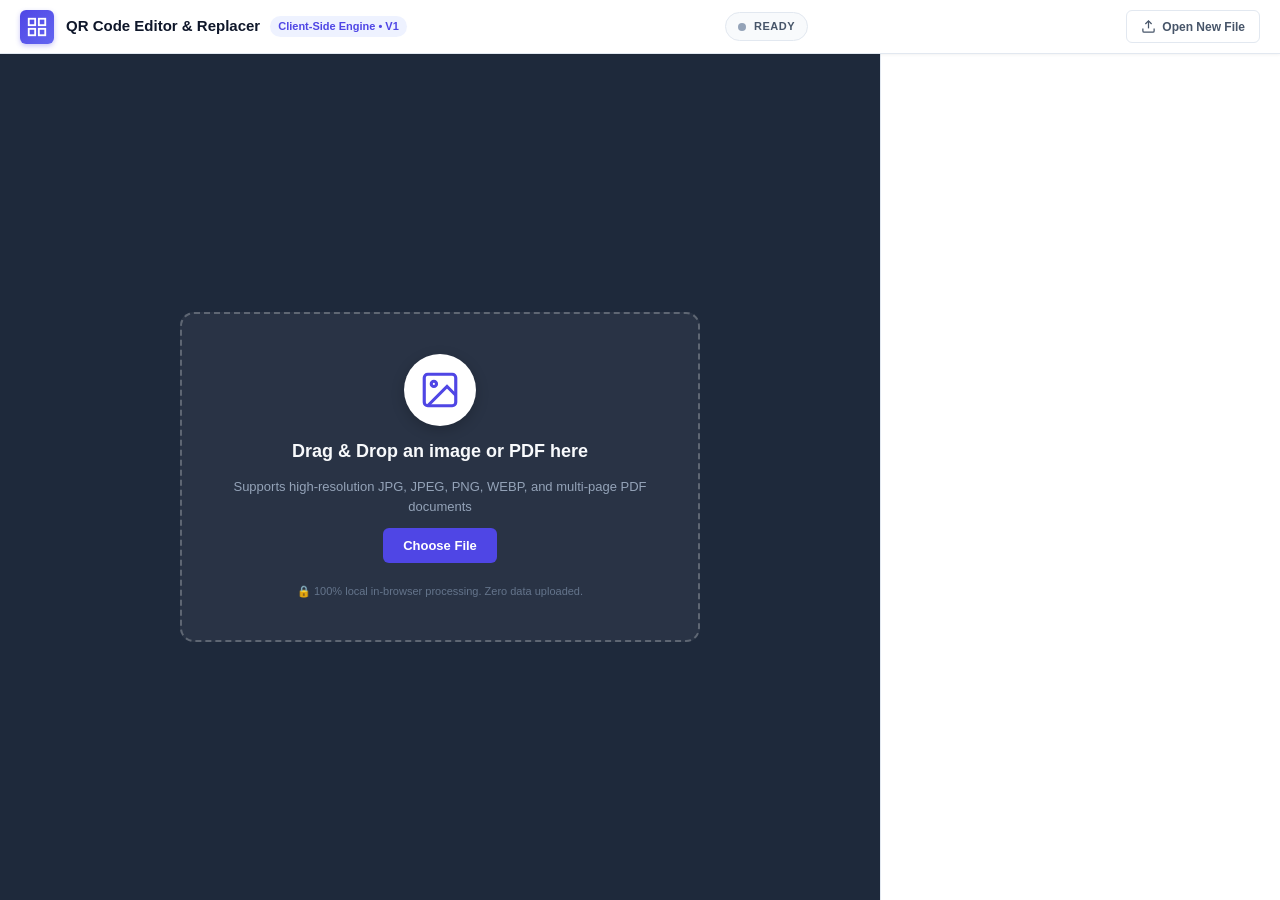
==== index.html @ 46c5cbaa "Initial commit: QR Code Scanner, Editor, Generator & Replacer (Images & PDFs)" ====
<!DOCTYPE html>
<html lang="en">
<head>
  <meta charset="UTF-8">
  <meta name="viewport" content="width=device-width, initial-scale=1.0">
  <meta http-equiv="refresh" content="0; url=editor.html">
  <title>QR Code Editor & Replacer</title>
  <script>
    window.location.replace("editor.html");
  </script>
</head>
<body style="font-family: sans-serif; display: flex; align-items: center; justify-content: center; height: 100vh; margin: 0; background: #0f172a; color: #cbd5e1;">
  <p>Loading <a href="editor.html" style="color: #6366f1; text-decoration: underline;">QR Code Editor & Replacer Workspace</a>...</p>
</body>
</html>
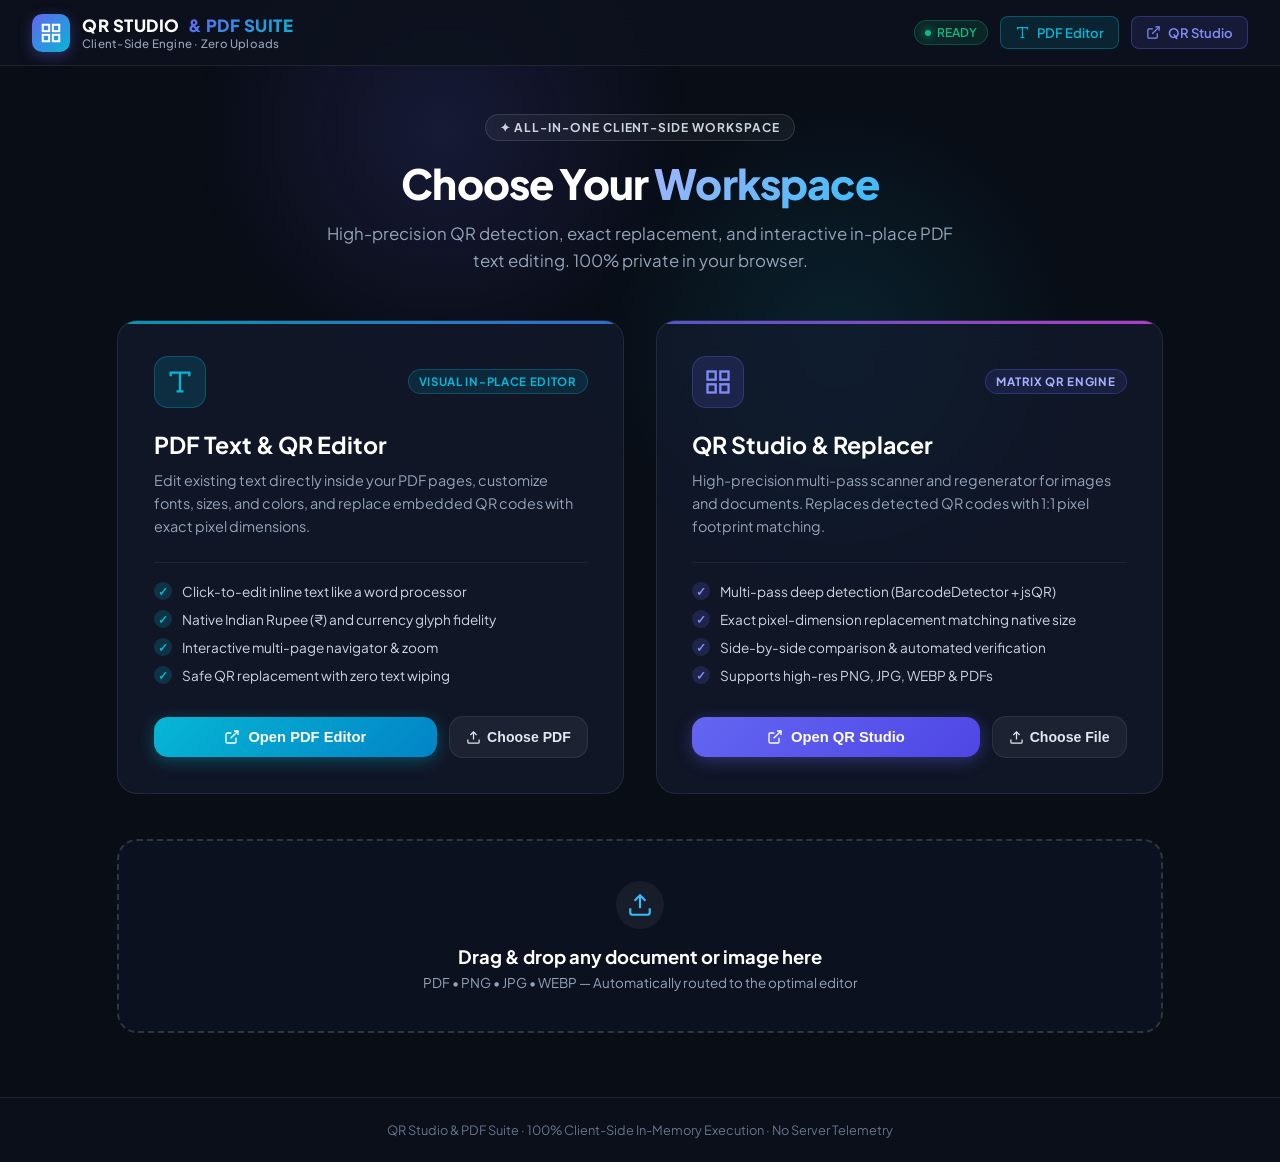
==== commit ddc3092a: "feat: add Sejda-style in-place PDF editor, zero-margin QR verification fix, and viewport fit stabili" ====
--- a/index.html
+++ b/index.html
@@ -3,13 +3,1079 @@
 <head>
   <meta charset="UTF-8">
   <meta name="viewport" content="width=device-width, initial-scale=1.0">
-  <meta http-equiv="refresh" content="0; url=editor.html">
-  <title>QR Code Editor & Replacer</title>
+  <title>QR Studio &amp; PDF Suite — Workspace Hub</title>
+  <link rel="preconnect" href="https://fonts.googleapis.com">
+  <link rel="preconnect" href="https://fonts.gstatic.com" crossorigin>
+  <link href="https://fonts.googleapis.com/css2?family=Plus+Jakarta+Sans:wght@400;500;600;700;800&family=JetBrains+Mono:wght@400;500;600&display=swap" rel="stylesheet">
+  <style>
+    :root {
+      --bg-app: #090d16;
+      --bg-topbar: rgba(13, 18, 30, 0.85);
+      --bg-card: rgba(21, 29, 48, 0.65);
+      --bg-card-hover: rgba(28, 39, 66, 0.85);
+      --bg-dropzone: rgba(15, 23, 42, 0.55);
+      
+      --text-bright: #ffffff;
+      --text-main: #e2e8f0;
+      --text-muted: #94a3b8;
+      --text-dim: #64748b;
+
+      --primary: #6366f1;
+      --primary-hover: #4f46e5;
+      --primary-glow: 0 0 25px rgba(99, 102, 241, 0.35);
+
+      --cyan: #06b6d4;
+      --cyan-hover: #0891b2;
+      --cyan-glow: 0 0 25px rgba(6, 182, 212, 0.35);
+
+      --emerald: #10b981;
+      --border: rgba(255, 255, 255, 0.08);
+      --border-hover: rgba(255, 255, 255, 0.2);
+
+      --radius-sm: 8px;
+      --radius-md: 14px;
+      --radius-lg: 20px;
+      --radius-full: 9999px;
+
+      --font: 'Plus Jakarta Sans', -apple-system, BlinkMacSystemFont, "Segoe UI", Roboto, sans-serif;
+      --font-mono: 'JetBrains Mono', monospace;
+    }
+
+    * {
+      box-sizing: border-box;
+      margin: 0;
+      padding: 0;
+    }
+
+    body {
+      font-family: var(--font);
+      background-color: var(--bg-app);
+      color: var(--text-main);
+      min-height: 100vh;
+      display: flex;
+      flex-direction: column;
+      overflow-x: hidden;
+      position: relative;
+    }
+
+    /* Ambient glow meshes */
+    .bg-glow-1 {
+      position: fixed;
+      top: -120px;
+      left: 15%;
+      width: 500px;
+      height: 500px;
+      background: radial-gradient(circle, rgba(99, 102, 241, 0.15) 0%, transparent 70%);
+      pointer-events: none;
+      z-index: 0;
+    }
+
+    .bg-glow-2 {
+      position: fixed;
+      top: 10%;
+      right: 15%;
+      width: 500px;
+      height: 500px;
+      background: radial-gradient(circle, rgba(6, 182, 212, 0.12) 0%, transparent 70%);
+      pointer-events: none;
+      z-index: 0;
+    }
+
+    /* Top Navigation */
+    .hub-header {
+      position: sticky;
+      top: 0;
+      z-index: 50;
+      background: var(--bg-topbar);
+      backdrop-filter: blur(16px);
+      -webkit-backdrop-filter: blur(16px);
+      border-bottom: 1px solid var(--border);
+      padding: 0.85rem 2rem;
+      display: flex;
+      align-items: center;
+      justify-content: space-between;
+    }
+
+    .hub-brand {
+      display: flex;
+      align-items: center;
+      gap: 12px;
+      text-decoration: none;
+      color: inherit;
+    }
+
+    .brand-icon-box {
+      width: 38px;
+      height: 38px;
+      border-radius: 10px;
+      background: linear-gradient(135deg, #6366f1 0%, #06b6d4 100%);
+      display: flex;
+      align-items: center;
+      justify-content: center;
+      box-shadow: 0 4px 14px rgba(99, 102, 241, 0.35);
+      color: #fff;
+    }
+
+    .brand-titles {
+      display: flex;
+      flex-direction: column;
+    }
+
+    .brand-name {
+      font-size: 1.05rem;
+      font-weight: 800;
+      letter-spacing: 0.03em;
+      color: var(--text-bright);
+      display: flex;
+      align-items: center;
+      gap: 8px;
+    }
+
+    .brand-name span {
+      background: linear-gradient(135deg, #6366f1 0%, #06b6d4 100%);
+      -webkit-background-clip: text;
+      background-clip: text;
+      -webkit-text-fill-color: transparent;
+    }
+
+    .brand-sub {
+      font-size: 0.72rem;
+      color: var(--text-muted);
+      font-weight: 500;
+      letter-spacing: 0.02em;
+    }
+
+    .hub-top-actions {
+      display: flex;
+      align-items: center;
+      gap: 12px;
+    }
+
+    .status-badge {
+      display: inline-flex;
+      align-items: center;
+      gap: 6px;
+      font-size: 0.75rem;
+      font-weight: 600;
+      padding: 4px 10px;
+      border-radius: var(--radius-full);
+      background: rgba(16, 185, 129, 0.12);
+      border: 1px solid rgba(16, 185, 129, 0.3);
+      color: #10b981;
+    }
+
+    .status-dot {
+      width: 6px;
+      height: 6px;
+      border-radius: 50%;
+      background: #10b981;
+      box-shadow: 0 0 8px #10b981;
+    }
+
+    .nav-btn {
+      display: inline-flex;
+      align-items: center;
+      gap: 7px;
+      padding: 7px 14px;
+      font-size: 0.82rem;
+      font-weight: 600;
+      border-radius: var(--radius-sm);
+      text-decoration: none;
+      cursor: pointer;
+      transition: all 0.2s ease;
+    }
+
+    .nav-btn-pdf {
+      background: rgba(6, 182, 212, 0.12);
+      border: 1px solid rgba(6, 182, 212, 0.35);
+      color: #06b6d4;
+    }
+
+    .nav-btn-pdf:hover {
+      background: rgba(6, 182, 212, 0.22);
+      border-color: #06b6d4;
+      box-shadow: var(--cyan-glow);
+      transform: translateY(-1px);
+    }
+
+    .nav-btn-qr {
+      background: rgba(99, 102, 241, 0.12);
+      border: 1px solid rgba(99, 102, 241, 0.35);
+      color: #818cf8;
+    }
+
+    .nav-btn-qr:hover {
+      background: rgba(99, 102, 241, 0.22);
+      border-color: #6366f1;
+      box-shadow: var(--primary-glow);
+      transform: translateY(-1px);
+    }
+
+    /* Main Container */
+    .hub-container {
+      max-width: 1180px;
+      margin: 0 auto;
+      padding: 3rem 1.5rem 4rem;
+      position: relative;
+      z-index: 10;
+      flex: 1;
+      display: flex;
+      flex-direction: column;
+      align-items: center;
+    }
+
+    /* Hero Section */
+    .hero-section {
+      text-align: center;
+      margin-bottom: 2.8rem;
+    }
+
+    .hero-pill {
+      display: inline-flex;
+      align-items: center;
+      gap: 8px;
+      font-size: 0.75rem;
+      font-weight: 700;
+      letter-spacing: 0.08em;
+      text-transform: uppercase;
+      padding: 5px 14px;
+      border-radius: var(--radius-full);
+      background: rgba(255, 255, 255, 0.05);
+      border: 1px solid rgba(255, 255, 255, 0.12);
+      color: #cbd5e1;
+      margin-bottom: 1.2rem;
+    }
+
+    .hero-title {
+      font-size: 2.6rem;
+      font-weight: 800;
+      letter-spacing: -0.02em;
+      color: var(--text-bright);
+      line-height: 1.15;
+      margin-bottom: 0.8rem;
+    }
+
+    .hero-title .gradient-text {
+      background: linear-gradient(135deg, #a5b4fc 0%, #38bdf8 100%);
+      -webkit-background-clip: text;
+      background-clip: text;
+      -webkit-text-fill-color: transparent;
+    }
+
+    .hero-subtitle {
+      font-size: 1.05rem;
+      color: var(--text-muted);
+      max-width: 640px;
+      margin: 0 auto;
+      line-height: 1.6;
+    }
+
+    /* Cards Grid */
+    .workspace-grid {
+      display: grid;
+      grid-template-columns: repeat(auto-fit, minmax(440px, 1fr));
+      gap: 2rem;
+      width: 100%;
+      margin-bottom: 2.8rem;
+    }
+
+    @media (max-width: 960px) {
+      .workspace-grid {
+        grid-template-columns: 1fr;
+      }
+    }
+
+    .workspace-card {
+      background: var(--bg-card);
+      border: 1px solid var(--border);
+      border-radius: var(--radius-lg);
+      padding: 2.2rem;
+      display: flex;
+      flex-direction: column;
+      position: relative;
+      overflow: hidden;
+      backdrop-filter: blur(20px);
+      -webkit-backdrop-filter: blur(20px);
+      transition: all 0.3s cubic-bezier(0.16, 1, 0.3, 1);
+    }
+
+    .workspace-card::before {
+      content: '';
+      position: absolute;
+      top: 0;
+      left: 0;
+      right: 0;
+      height: 3px;
+      opacity: 0.8;
+      transition: opacity 0.3s ease;
+    }
+
+    .card-pdf::before {
+      background: linear-gradient(90deg, #06b6d4, #3b82f6);
+    }
+
+    .card-qr::before {
+      background: linear-gradient(90deg, #6366f1, #d946ef);
+    }
+
+    .workspace-card:hover {
+      background: var(--bg-card-hover);
+      transform: translateY(-4px);
+    }
+
+    .card-pdf:hover {
+      border-color: rgba(6, 182, 212, 0.45);
+      box-shadow: 0 16px 36px rgba(6, 182, 212, 0.15);
+    }
+
+    .card-qr:hover {
+      border-color: rgba(99, 102, 241, 0.45);
+      box-shadow: 0 16px 36px rgba(99, 102, 241, 0.15);
+    }
+
+    .card-top {
+      display: flex;
+      align-items: center;
+      justify-content: space-between;
+      margin-bottom: 1.4rem;
+    }
+
+    .card-icon-box {
+      width: 52px;
+      height: 52px;
+      border-radius: 14px;
+      display: flex;
+      align-items: center;
+      justify-content: center;
+    }
+
+    .card-pdf .card-icon-box {
+      background: rgba(6, 182, 212, 0.15);
+      color: #06b6d4;
+      border: 1px solid rgba(6, 182, 212, 0.3);
+    }
+
+    .card-qr .card-icon-box {
+      background: rgba(99, 102, 241, 0.15);
+      color: #818cf8;
+      border: 1px solid rgba(99, 102, 241, 0.3);
+    }
+
+    .card-badge {
+      font-size: 0.72rem;
+      font-weight: 700;
+      letter-spacing: 0.06em;
+      text-transform: uppercase;
+      padding: 4px 10px;
+      border-radius: var(--radius-full);
+    }
+
+    .badge-cyan {
+      background: rgba(6, 182, 212, 0.12);
+      border: 1px solid rgba(6, 182, 212, 0.3);
+      color: #06b6d4;
+    }
+
+    .badge-indigo {
+      background: rgba(99, 102, 241, 0.12);
+      border: 1px solid rgba(99, 102, 241, 0.3);
+      color: #a5b4fc;
+    }
+
+    .card-title {
+      font-size: 1.45rem;
+      font-weight: 700;
+      color: var(--text-bright);
+      margin-bottom: 0.6rem;
+    }
+
+    .card-desc {
+      font-size: 0.9rem;
+      color: var(--text-muted);
+      line-height: 1.6;
+      margin-bottom: 1.5rem;
+      flex: 1;
+    }
+
+    .feature-list {
+      list-style: none;
+      display: flex;
+      flex-direction: column;
+      gap: 10px;
+      margin-bottom: 2rem;
+      padding-top: 1.2rem;
+      border-top: 1px solid rgba(255, 255, 255, 0.06);
+    }
+
+    .feature-item {
+      font-size: 0.85rem;
+      color: #cbd5e1;
+      display: flex;
+      align-items: center;
+      gap: 10px;
+    }
+
+    .feature-check {
+      width: 18px;
+      height: 18px;
+      border-radius: 50%;
+      display: flex;
+      align-items: center;
+      justify-content: center;
+      font-size: 0.72rem;
+      font-weight: 800;
+      flex-shrink: 0;
+    }
+
+    .card-pdf .feature-check {
+      background: rgba(6, 182, 212, 0.18);
+      color: #06b6d4;
+    }
+
+    .card-qr .feature-check {
+      background: rgba(99, 102, 241, 0.18);
+      color: #818cf8;
+    }
+
+    .card-actions {
+      display: flex;
+      gap: 12px;
+      align-items: center;
+    }
+
+    .btn-main {
+      flex: 1;
+      padding: 12px 20px;
+      border-radius: var(--radius-md);
+      font-size: 0.92rem;
+      font-weight: 700;
+      display: inline-flex;
+      align-items: center;
+      justify-content: center;
+      gap: 8px;
+      text-decoration: none;
+      border: none;
+      cursor: pointer;
+      transition: all 0.2s ease;
+    }
+
+    .btn-main-pdf {
+      background: linear-gradient(135deg, #06b6d4 0%, #0284c7 100%);
+      color: #ffffff;
+      box-shadow: 0 4px 16px rgba(6, 182, 212, 0.35);
+    }
+
+    .btn-main-pdf:hover {
+      box-shadow: 0 6px 24px rgba(6, 182, 212, 0.55);
+      transform: translateY(-2px);
+    }
+
+    .btn-main-qr {
+      background: linear-gradient(135deg, #6366f1 0%, #4f46e5 100%);
+      color: #ffffff;
+      box-shadow: 0 4px 16px rgba(99, 102, 241, 0.35);
+    }
+
+    .btn-main-qr:hover {
+      box-shadow: 0 6px 24px rgba(99, 102, 241, 0.55);
+      transform: translateY(-2px);
+    }
+
+    .btn-file-select {
+      padding: 12px 16px;
+      border-radius: var(--radius-md);
+      background: rgba(255, 255, 255, 0.05);
+      border: 1px solid var(--border);
+      color: var(--text-main);
+      font-size: 0.88rem;
+      font-weight: 600;
+      cursor: pointer;
+      display: inline-flex;
+      align-items: center;
+      gap: 6px;
+      transition: all 0.2s ease;
+    }
+
+    .btn-file-select:hover {
+      background: rgba(255, 255, 255, 0.1);
+      border-color: var(--border-hover);
+      color: var(--text-bright);
+    }
+
+    /* Universal Drop Zone */
+    .universal-dropzone {
+      width: 100%;
+      background: var(--bg-dropzone);
+      border: 2px dashed rgba(255, 255, 255, 0.15);
+      border-radius: var(--radius-lg);
+      padding: 2.5rem 1.5rem;
+      text-align: center;
+      cursor: pointer;
+      position: relative;
+      transition: all 0.25s ease;
+      backdrop-filter: blur(12px);
+      -webkit-backdrop-filter: blur(12px);
+    }
+
+    .universal-dropzone:hover,
+    .universal-dropzone.drag-over {
+      border-color: #38bdf8;
+      background: rgba(6, 182, 212, 0.08);
+      box-shadow: 0 0 30px rgba(6, 182, 212, 0.2);
+    }
+
+    .dropzone-icon {
+      width: 48px;
+      height: 48px;
+      margin: 0 auto 1rem;
+      border-radius: 50%;
+      background: rgba(255, 255, 255, 0.05);
+      display: flex;
+      align-items: center;
+      justify-content: center;
+      color: #38bdf8;
+    }
+
+    .dropzone-title {
+      font-size: 1.15rem;
+      font-weight: 700;
+      color: var(--text-bright);
+      margin-bottom: 0.4rem;
+    }
+
+    .dropzone-hint {
+      font-size: 0.84rem;
+      color: var(--text-muted);
+    }
+
+    /* Hidden inputs */
+    .file-input-hidden {
+      display: none;
+    }
+
+    /* Modal for PDF routing selection */
+    .routing-modal-backdrop {
+      position: fixed;
+      top: 0;
+      left: 0;
+      right: 0;
+      bottom: 0;
+      background: rgba(0, 0, 0, 0.75);
+      backdrop-filter: blur(10px);
+      -webkit-backdrop-filter: blur(10px);
+      display: none;
+      align-items: center;
+      justify-content: center;
+      z-index: 1000;
+    }
+
+    .routing-modal-backdrop.show {
+      display: flex;
+    }
+
+    .routing-modal {
+      background: #0f172a;
+      border: 1px solid rgba(255, 255, 255, 0.15);
+      border-radius: var(--radius-lg);
+      padding: 2rem;
+      max-width: 480px;
+      width: 90%;
+      box-shadow: 0 20px 50px rgba(0, 0, 0, 0.6);
+      text-align: center;
+    }
+
+    .routing-modal-title {
+      font-size: 1.3rem;
+      font-weight: 800;
+      color: var(--text-bright);
+      margin-bottom: 0.5rem;
+    }
+
+    .routing-modal-desc {
+      font-size: 0.88rem;
+      color: var(--text-muted);
+      margin-bottom: 1.8rem;
+    }
+
+    .routing-modal-choices {
+      display: flex;
+      flex-direction: column;
+      gap: 12px;
+    }
+
+    .routing-btn {
+      padding: 14px 18px;
+      border-radius: var(--radius-md);
+      font-size: 0.95rem;
+      font-weight: 700;
+      display: flex;
+      align-items: center;
+      justify-content: space-between;
+      border: 1px solid transparent;
+      cursor: pointer;
+      transition: all 0.2s ease;
+    }
+
+    .routing-btn-pdf {
+      background: rgba(6, 182, 212, 0.15);
+      border-color: rgba(6, 182, 212, 0.4);
+      color: #38bdf8;
+    }
+
+    .routing-btn-pdf:hover {
+      background: rgba(6, 182, 212, 0.25);
+      box-shadow: var(--cyan-glow);
+    }
+
+    .routing-btn-qr {
+      background: rgba(99, 102, 241, 0.15);
+      border-color: rgba(99, 102, 241, 0.4);
+      color: #a5b4fc;
+    }
+
+    .routing-btn-qr:hover {
+      background: rgba(99, 102, 241, 0.25);
+      box-shadow: var(--primary-glow);
+    }
+
+    .routing-cancel {
+      margin-top: 1rem;
+      background: transparent;
+      border: none;
+      color: var(--text-dim);
+      font-size: 0.82rem;
+      cursor: pointer;
+    }
+
+    .routing-cancel:hover {
+      color: var(--text-main);
+    }
+
+    /* Footer */
+    .hub-footer {
+      border-top: 1px solid var(--border);
+      padding: 1.5rem 2rem;
+      text-align: center;
+      font-size: 0.8rem;
+      color: var(--text-dim);
+      background: rgba(13, 18, 30, 0.5);
+    }
+  </style>
+</head>
+<body>
+  <div class="bg-glow-1"></div>
+  <div class="bg-glow-2"></div>
+
+  <!-- Top Navigation Bar -->
+  <header class="hub-header">
+    <a href="index.html" class="hub-brand">
+      <div class="brand-icon-box">
+        <svg width="22" height="22" viewBox="0 0 24 24" fill="none" stroke="currentColor" stroke-width="2.2">
+          <rect x="3" y="3" width="7" height="7"></rect>
+          <rect x="14" y="3" width="7" height="7"></rect>
+          <rect x="14" y="14" width="7" height="7"></rect>
+          <rect x="3" y="14" width="7" height="7"></rect>
+          <line x1="7" y1="7" x2="7.01" y2="7"></line>
+          <line x1="17" y1="7" x2="17.01" y2="7"></line>
+          <line x1="7" y1="17" x2="7.01" y2="17"></line>
+        </svg>
+      </div>
+      <div class="brand-titles">
+        <div class="brand-name">QR STUDIO <span>&amp; PDF SUITE</span></div>
+        <div class="brand-sub">Client-Side Engine · Zero Uploads</div>
+      </div>
+    </a>
+
+    <div class="hub-top-actions">
+      <div class="status-badge">
+        <span class="status-dot"></span>
+        <span>READY</span>
+      </div>
+      <a href="pdf-editor.html" class="nav-btn nav-btn-pdf" id="topNavPdfBtn" title="Launch PDF Text &amp; QR Editor">
+        <svg width="15" height="15" viewBox="0 0 24 24" fill="none" stroke="currentColor" stroke-width="2">
+          <polyline points="4 7 4 4 20 4 20 7"></polyline>
+          <line x1="9" y1="20" x2="15" y2="20"></line>
+          <line x1="12" y1="4" x2="12" y2="20"></line>
+        </svg>
+        <span>PDF Editor</span>
+      </a>
+      <a href="editor.html" class="nav-btn nav-btn-qr" id="topNavQrBtn" title="Launch QR Studio &amp; Replacer">
+        <svg width="15" height="15" viewBox="0 0 24 24" fill="none" stroke="currentColor" stroke-width="2">
+          <path d="M18 13v6a2 2 0 0 1-2 2H5a2 2 0 0 1-2-2V8a2 2 0 0 1 2-2h6"></path>
+          <polyline points="15 3 21 3 21 9"></polyline>
+          <line x1="10" y1="14" x2="21" y2="3"></line>
+        </svg>
+        <span>QR Studio</span>
+      </a>
+    </div>
+  </header>
+
+  <!-- Hub Main Content -->
+  <main class="hub-container">
+    <div class="hero-section">
+      <div class="hero-pill">✦ All-in-One Client-Side Workspace</div>
+      <h1 class="hero-title">Choose Your <span class="gradient-text">Workspace</span></h1>
+      <p class="hero-subtitle">High-precision QR detection, exact replacement, and interactive in-place PDF text editing. 100% private in your browser.</p>
+    </div>
+
+    <!-- Workspace Launch Cards -->
+    <div class="workspace-grid">
+      <!-- Card 1: PDF Text & QR Editor -->
+      <div class="workspace-card card-pdf">
+        <div class="card-top">
+          <div class="card-icon-box">
+            <svg width="28" height="28" viewBox="0 0 24 24" fill="none" stroke="currentColor" stroke-width="2">
+              <polyline points="4 7 4 4 20 4 20 7"></polyline>
+              <line x1="9" y1="20" x2="15" y2="20"></line>
+              <line x1="12" y1="4" x2="12" y2="20"></line>
+            </svg>
+          </div>
+          <span class="card-badge badge-cyan">Visual In-Place Editor</span>
+        </div>
+        <h2 class="card-title">PDF Text &amp; QR Editor</h2>
+        <p class="card-desc">Edit existing text directly inside your PDF pages, customize fonts, sizes, and colors, and replace embedded QR codes with exact pixel dimensions.</p>
+
+        <ul class="feature-list">
+          <li class="feature-item">
+            <span class="feature-check">✓</span>
+            <span>Click-to-edit inline text like a word processor</span>
+          </li>
+          <li class="feature-item">
+            <span class="feature-check">✓</span>
+            <span>Native Indian Rupee (₹) and currency glyph fidelity</span>
+          </li>
+          <li class="feature-item">
+            <span class="feature-check">✓</span>
+            <span>Interactive multi-page navigator &amp; zoom</span>
+          </li>
+          <li class="feature-item">
+            <span class="feature-check">✓</span>
+            <span>Safe QR replacement with zero text wiping</span>
+          </li>
+        </ul>
+
+        <div class="card-actions">
+          <button class="btn-main btn-main-pdf" id="btnLaunchPdfEditor">
+            <svg width="16" height="16" viewBox="0 0 24 24" fill="none" stroke="currentColor" stroke-width="2">
+              <path d="M18 13v6a2 2 0 0 1-2 2H5a2 2 0 0 1-2-2V8a2 2 0 0 1 2-2h6"></path>
+              <polyline points="15 3 21 3 21 9"></polyline>
+              <line x1="10" y1="14" x2="21" y2="3"></line>
+            </svg>
+            Open PDF Editor
+          </button>
+          <button class="btn-file-select" id="btnSelectPdfFile" title="Pick a PDF file to open immediately">
+            <svg width="15" height="15" viewBox="0 0 24 24" fill="none" stroke="currentColor" stroke-width="2">
+              <path d="M21 15v4a2 2 0 0 1-2 2H5a2 2 0 0 1-2-2v-4"></path>
+              <polyline points="17 8 12 3 7 8"></polyline>
+              <line x1="12" y1="3" x2="12" y2="15"></line>
+            </svg>
+            Choose PDF
+          </button>
+          <input type="file" id="pdfCardInput" accept="application/pdf,.pdf" class="file-input-hidden">
+        </div>
+      </div>
+
+      <!-- Card 2: QR Studio & Replacer -->
+      <div class="workspace-card card-qr">
+        <div class="card-top">
+          <div class="card-icon-box">
+            <svg width="28" height="28" viewBox="0 0 24 24" fill="none" stroke="currentColor" stroke-width="2">
+              <rect x="3" y="3" width="7" height="7"></rect>
+              <rect x="14" y="3" width="7" height="7"></rect>
+              <rect x="14" y="14" width="7" height="7"></rect>
+              <rect x="3" y="14" width="7" height="7"></rect>
+              <line x1="7" y1="7" x2="7.01" y2="7"></line>
+              <line x1="17" y1="7" x2="17.01" y2="7"></line>
+              <line x1="7" y1="17" x2="7.01" y2="17"></line>
+            </svg>
+          </div>
+          <span class="card-badge badge-indigo">Matrix QR Engine</span>
+        </div>
+        <h2 class="card-title">QR Studio &amp; Replacer</h2>
+        <p class="card-desc">High-precision multi-pass scanner and regenerator for images and documents. Replaces detected QR codes with 1:1 pixel footprint matching.</p>
+
+        <ul class="feature-list">
+          <li class="feature-item">
+            <span class="feature-check">✓</span>
+            <span>Multi-pass deep detection (BarcodeDetector + jsQR)</span>
+          </li>
+          <li class="feature-item">
+            <span class="feature-check">✓</span>
+            <span>Exact pixel-dimension replacement matching native size</span>
+          </li>
+          <li class="feature-item">
+            <span class="feature-check">✓</span>
+            <span>Side-by-side comparison &amp; automated verification</span>
+          </li>
+          <li class="feature-item">
+            <span class="feature-check">✓</span>
+            <span>Supports high-res PNG, JPG, WEBP &amp; PDFs</span>
+          </li>
+        </ul>
+
+        <div class="card-actions">
+          <button class="btn-main btn-main-qr" id="btnLaunchQrStudio">
+            <svg width="16" height="16" viewBox="0 0 24 24" fill="none" stroke="currentColor" stroke-width="2">
+              <path d="M18 13v6a2 2 0 0 1-2 2H5a2 2 0 0 1-2-2V8a2 2 0 0 1 2-2h6"></path>
+              <polyline points="15 3 21 3 21 9"></polyline>
+              <line x1="10" y1="14" x2="21" y2="3"></line>
+            </svg>
+            Open QR Studio
+          </button>
+          <button class="btn-file-select" id="btnSelectQrFile" title="Pick an image or document">
+            <svg width="15" height="15" viewBox="0 0 24 24" fill="none" stroke="currentColor" stroke-width="2">
+              <path d="M21 15v4a2 2 0 0 1-2 2H5a2 2 0 0 1-2-2v-4"></path>
+              <polyline points="17 8 12 3 7 8"></polyline>
+              <line x1="12" y1="3" x2="12" y2="15"></line>
+            </svg>
+            Choose File
+          </button>
+          <input type="file" id="qrCardInput" accept="image/jpeg,image/png,image/webp,image/jpg,application/pdf,.pdf" class="file-input-hidden">
+        </div>
+      </div>
+    </div>
+
+    <!-- Universal Drop Zone -->
+    <div class="universal-dropzone" id="universalDropZone">
+      <div class="dropzone-icon">
+        <svg width="26" height="26" viewBox="0 0 24 24" fill="none" stroke="currentColor" stroke-width="2">
+          <path d="M21 15v4a2 2 0 0 1-2 2H5a2 2 0 0 1-2-2v-4"></path>
+          <polyline points="17 8 12 3 7 8"></polyline>
+          <line x1="12" y1="3" x2="12" y2="15"></line>
+        </svg>
+      </div>
+      <div class="dropzone-title">Drag &amp; drop any document or image here</div>
+      <div class="dropzone-hint">PDF • PNG • JPG • WEBP — Automatically routed to the optimal editor</div>
+      <input type="file" id="universalFileInput" accept="image/jpeg,image/png,image/webp,image/jpg,application/pdf,.pdf" class="file-input-hidden">
+    </div>
+  </main>
+
+  <!-- PDF Choice Modal -->
+  <div class="routing-modal-backdrop" id="routingModal">
+    <div class="routing-modal">
+      <h3 class="routing-modal-title">Open PDF Document</h3>
+      <p class="routing-modal-desc" id="routingFileName">How would you like to open this file?</p>
+      <div class="routing-modal-choices">
+        <button class="routing-btn routing-btn-pdf" id="modalChoosePdfEditor">
+          <span>Open in PDF Text Editor (Recommended)</span>
+          <svg width="16" height="16" viewBox="0 0 24 24" fill="none" stroke="currentColor" stroke-width="2">
+            <polyline points="9 18 15 12 9 6"></polyline>
+          </svg>
+        </button>
+        <button class="routing-btn routing-btn-qr" id="modalChooseQrStudio">
+          <span>Open in QR Studio &amp; Replacer</span>
+          <svg width="16" height="16" viewBox="0 0 24 24" fill="none" stroke="currentColor" stroke-width="2">
+            <polyline points="9 18 15 12 9 6"></polyline>
+          </svg>
+        </button>
+      </div>
+      <button class="routing-cancel" id="modalCancel">Cancel</button>
+    </div>
+  </div>
+
+  <footer class="hub-footer">
+    <span>QR Studio &amp; PDF Suite · 100% Client-Side In-Memory Execution · No Server Telemetry</span>
+  </footer>
+
   <script>
-    window.location.replace("editor.html");
+    (function() {
+      'use strict';
+
+      let pendingPdfFile = null;
+
+      // DOM Elements
+      const btnLaunchPdfEditor = document.getElementById('btnLaunchPdfEditor');
+      const btnLaunchQrStudio = document.getElementById('btnLaunchQrStudio');
+      const topNavPdfBtn = document.getElementById('topNavPdfBtn');
+      const topNavQrBtn = document.getElementById('topNavQrBtn');
+
+      const btnSelectPdfFile = document.getElementById('btnSelectPdfFile');
+      const pdfCardInput = document.getElementById('pdfCardInput');
+
+      const btnSelectQrFile = document.getElementById('btnSelectQrFile');
+      const qrCardInput = document.getElementById('qrCardInput');
+
+      const universalDropZone = document.getElementById('universalDropZone');
+      const universalFileInput = document.getElementById('universalFileInput');
+
+      const routingModal = document.getElementById('routingModal');
+      const routingFileName = document.getElementById('routingFileName');
+      const modalChoosePdfEditor = document.getElementById('modalChoosePdfEditor');
+      const modalChooseQrStudio = document.getElementById('modalChooseQrStudio');
+      const modalCancel = document.getElementById('modalCancel');
+
+      // Navigation Helper
+      function openPage(url) {
+        if (typeof chrome !== 'undefined' && chrome.tabs && chrome.tabs.create) {
+          chrome.tabs.create({ url: chrome.runtime.getURL(url) });
+        } else {
+          window.location.href = url;
+        }
+      }
+
+      // Direct workspace launches
+      btnLaunchPdfEditor.addEventListener('click', () => openPage('pdf-editor.html'));
+      btnLaunchQrStudio.addEventListener('click', () => openPage('editor.html'));
+      topNavPdfBtn.addEventListener('click', (e) => {
+        if (typeof chrome !== 'undefined' && chrome.tabs && chrome.tabs.create) {
+          e.preventDefault();
+          openPage('pdf-editor.html');
+        }
+      });
+      topNavQrBtn.addEventListener('click', (e) => {
+        if (typeof chrome !== 'undefined' && chrome.tabs && chrome.tabs.create) {
+          e.preventDefault();
+          openPage('editor.html');
+        }
+      });
+
+      // PDF Card file picker
+      btnSelectPdfFile.addEventListener('click', () => pdfCardInput.click());
+      pdfCardInput.addEventListener('change', (e) => {
+        const file = e.target.files && e.target.files[0];
+        if (file) handoffToPdfEditor(file);
+      });
+
+      // QR Card file picker
+      btnSelectQrFile.addEventListener('click', () => qrCardInput.click());
+      qrCardInput.addEventListener('change', (e) => {
+        const file = e.target.files && e.target.files[0];
+        if (file) routeFile(file);
+      });
+
+      // Universal Dropzone click
+      universalDropZone.addEventListener('click', () => universalFileInput.click());
+      universalFileInput.addEventListener('change', (e) => {
+        const file = e.target.files && e.target.files[0];
+        if (file) routeFile(file);
+      });
+
+      // Drag & Drop
+      ['dragenter', 'dragover'].forEach(eventName => {
+        universalDropZone.addEventListener(eventName, (e) => {
+          e.preventDefault();
+          e.stopPropagation();
+          universalDropZone.classList.add('drag-over');
+        });
+      });
+
+      ['dragleave', 'drop'].forEach(eventName => {
+        universalDropZone.addEventListener(eventName, (e) => {
+          e.preventDefault();
+          e.stopPropagation();
+          universalDropZone.classList.remove('drag-over');
+        });
+      });
+
+      universalDropZone.addEventListener('drop', (e) => {
+        const file = e.dataTransfer && e.dataTransfer.files && e.dataTransfer.files[0];
+        if (file) routeFile(file);
+      });
+
+      // File Routing
+      function routeFile(file) {
+        const isPdf = file.type === 'application/pdf' || file.name.toLowerCase().endsWith('.pdf');
+        if (isPdf) {
+          pendingPdfFile = file;
+          routingFileName.textContent = `"${file.name}" can be opened in either workspace:`;
+          routingModal.classList.add('show');
+        } else {
+          // It's an image → handoff to QR Studio
+          handoffToQrStudio(file);
+        }
+      }
+
+      // Modal Handlers
+      modalCancel.addEventListener('click', () => {
+        pendingPdfFile = null;
+        routingModal.classList.remove('show');
+      });
+
+      modalChoosePdfEditor.addEventListener('click', () => {
+        if (pendingPdfFile) {
+          const f = pendingPdfFile;
+          pendingPdfFile = null;
+          routingModal.classList.remove('show');
+          handoffToPdfEditor(f);
+        }
+      });
+
+      modalChooseQrStudio.addEventListener('click', () => {
+        if (pendingPdfFile) {
+          const f = pendingPdfFile;
+          pendingPdfFile = null;
+          routingModal.classList.remove('show');
+          handoffToQrStudio(f);
+        }
+      });
+
+      // PDF Editor Handoff
+      function handoffToPdfEditor(file) {
+        const reader = new FileReader();
+        reader.onload = function(e) {
+          const ab = e.target.result;
+          if (typeof chrome !== 'undefined' && chrome.storage && chrome.storage.local) {
+            const uint8 = new Uint8Array(ab);
+            let binary = '';
+            const chunkSize = 8192;
+            for (let i = 0; i < uint8.length; i += chunkSize) {
+              binary += String.fromCharCode(...uint8.subarray(i, i + chunkSize));
+            }
+            const b64 = btoa(binary);
+            chrome.storage.local.set({
+              pdfEditorHandoff: { data: b64, name: file.name }
+            }, () => {
+              openPage('pdf-editor.html');
+            });
+          } else {
+            // Local web fallback: store in sessionStorage if small or direct open
+            try {
+              const uint8 = new Uint8Array(ab);
+              let binary = '';
+              const chunkSize = 8192;
+              for (let i = 0; i < uint8.length; i += chunkSize) {
+                binary += String.fromCharCode(...uint8.subarray(i, i + chunkSize));
+              }
+              sessionStorage.setItem('pdfEditorHandoff', JSON.stringify({ data: btoa(binary), name: file.name }));
+            } catch (_) {}
+            openPage('pdf-editor.html');
+          }
+        };
+        reader.readAsArrayBuffer(file);
+      }
+
+      // QR Studio Handoff
+      function handoffToQrStudio(file) {
+        const reader = new FileReader();
+        reader.onload = function(e) {
+          const dataUrl = e.target.result;
+          if (typeof chrome !== 'undefined' && chrome.storage && chrome.storage.local) {
+            chrome.storage.local.set({
+              handoffImage: {
+                dataUrl: dataUrl,
+                filename: file.name,
+                size: file.size,
+                type: file.type
+              }
+            }, () => {
+              openPage('editor.html');
+            });
+          } else {
+            try {
+              sessionStorage.setItem('handoffImage', JSON.stringify({
+                dataUrl: dataUrl,
+                filename: file.name,
+                size: file.size,
+                type: file.type
+              }));
+            } catch (_) {}
+            openPage('editor.html');
+          }
+        };
+        reader.readAsDataURL(file);
+      }
+
+    })();
   </script>
-</head>
-<body style="font-family: sans-serif; display: flex; align-items: center; justify-content: center; height: 100vh; margin: 0; background: #0f172a; color: #cbd5e1;">
-  <p>Loading <a href="editor.html" style="color: #6366f1; text-decoration: underline;">QR Code Editor & Replacer Workspace</a>...</p>
 </body>
 </html>
